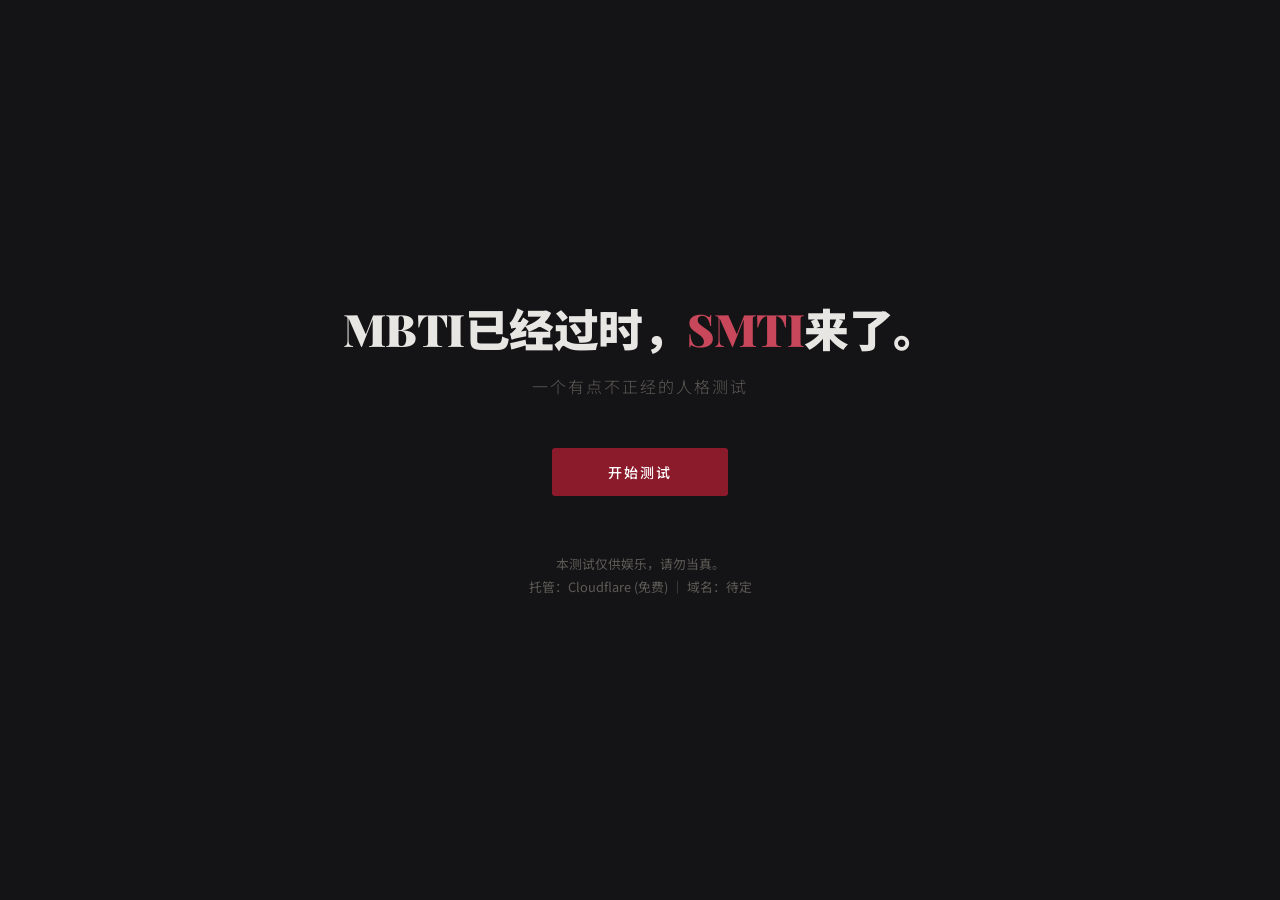
==== index.html @ c9b30e3c "SMTI v1.0 - 27种人格测试完整版" ====
<!DOCTYPE html>
<html lang="zh-CN">
<head>
  <meta charset="UTF-8">
  <meta name="viewport" content="width=device-width, initial-scale=1.0">
  <title>SMTI 人格测试</title>
  <meta name="description" content="MBTI已经过时，SMTI来了。一个有点不正经的人格测试。">
  <meta name="keywords" content="SMTI,人格测试,SM,MBTI,性格测试,娱乐测试">
  <meta property="og:title" content="SMTI 人格测试">
  <meta property="og:description" content="MBTI已经过时，SMTI来了。来看看你是什么类型？">
  <meta property="og:type" content="website">
  <link rel="stylesheet" href="css/style.css">
</head>
<body>

  <!-- ========== 首页 ========== -->
  <section id="page-landing" class="page active">
    <div class="card landing-card">
      <h1 class="landing-title">MBTI已经过时，<span class="highlight">SMTI</span>来了。</h1>
      <p class="landing-subtitle">一个有点不正经的人格测试</p>
      <button id="btn-start" class="btn btn-primary" onclick="startQuiz()">
        开始测试
      </button>
      <div class="landing-footer">
        <p>本测试仅供娱乐，请勿当真。</p>
        <p>托管：Cloudflare (免费) ｜ 域名：待定</p>
      </div>
    </div>
  </section>

  <!-- ========== 答题页 ========== -->
  <section id="page-quiz" class="page">
    <!-- 固定进度条 -->
    <div class="progress-bar-container">
      <div class="progress-bar">
        <div id="progress-fill" class="progress-fill"></div>
      </div>
      <span id="progress-text" class="progress-text">0 / 31</span>
    </div>

    <!-- 题目容器 -->
    <div id="quiz-container" class="quiz-container">
      <!-- 题目卡片由 JS 动态生成 -->
    </div>

    <!-- 底部操作 -->
    <div class="quiz-footer">
      <span id="quiz-footer-hint" class="quiz-footer-hint">请完成所有题目后提交</span>
      <div class="quiz-footer-buttons">
        <button class="btn btn-secondary" onclick="goHome()">返回首页</button>
        <button id="btn-submit" class="btn btn-primary" disabled onclick="submitQuiz()">
          提交并查看结果
        </button>
      </div>
    </div>
  </section>

  <!-- ========== 结果页 ========== -->
  <section id="page-result" class="page">
    <div class="card result-card">
      <!-- 人格图片 -->
      <div id="result-image-container" class="result-image-container">
        <img id="result-image" src="" alt="人格图片" class="result-image">
      </div>

      <!-- 人格标题 -->
      <div class="result-header">
        <h1 id="result-code" class="result-code">????</h1>
        <h2 id="result-name" class="result-name">未知人格</h2>
        <p id="result-subtitle" class="result-subtitle"></p>
        <div id="result-rarity" class="result-rarity">
          <span class="rarity-congrats">🎊 恭喜解锁稀有人格</span>
          <span class="rarity-value">仅有 <strong id="rarity-percent">?%</strong> 的测试者属于该类型</span>
        </div>
        <div class="result-match">
          匹配度：<span id="result-match-value" class="result-match-value">0%</span>
        </div>
      </div>

      <!-- 人格解读 -->
      <div class="result-section">
        <h3>该人格的简单解读</h3>
        <div id="result-description" class="result-description"></div>
      </div>

      <!-- 15维度评分 -->
      <div class="result-section">
        <h3>十五维度评分</h3>
        <div id="result-dimensions" class="result-dimensions">
          <!-- 维度评分由 JS 动态生成 -->
        </div>
      </div>

      <!-- 友情提示 -->
      <div class="result-section result-disclaimer">
        <h3>友情提示</h3>
        <p>本测试仅供娱乐，别拿它当诊断、面试、相亲、分手、招魂、算命或人生判决书。</p>
        <p>请以轻松的心态对待结果，如有冒犯非常抱歉！</p>
      </div>

      <!-- 操作按钮 -->
      <div class="result-actions">
        <button class="btn btn-secondary" onclick="goHome()">回到首页</button>
        <button class="btn btn-primary" onclick="retakeQuiz()">重新测试</button>
      </div>
    </div>
  </section>

  <!-- ========== 弹窗广告 ========== -->
  <div id="ad-overlay" class="ad-overlay hidden">
    <div class="ad-modal">
      <button class="ad-close" onclick="closeAd()">&times;</button>
      <div class="ad-content">
        <p class="ad-label">广告</p>
        <!-- 广告内容区域 - 后续接入 AdSense -->
        <div id="ad-slot" class="ad-slot">
          <p>广告位</p>
          <p class="ad-placeholder-text">此处将展示广告内容</p>
        </div>
      </div>
    </div>
  </div>

  <!-- JS 模块 -->
  <script src="js/data/questions.js"></script>
  <script src="js/data/dimensions.js"></script>
  <script src="js/data/p_dom.js"></script>
  <script src="js/data/p_switch.js"></script>
  <script src="js/data/p_sub.js"></script>
  <script src="js/data/personalities.js"></script>
  <script src="js/calculator.js"></script>
  <script src="js/quiz.js"></script>
  <script src="js/result.js"></script>
  <script src="js/app.js"></script>
</body>
</html>
---- css/style.css ----
/* ============================================
   SMTI 人格测试 — 全局样式 v2
   风格：克制、严肃、深灰+酒红点缀（正经反差感）
   ============================================ */
@import url('https://fonts.googleapis.com/css2?family=Noto+Sans+SC:wght@300;400;500;700;900&family=Playfair+Display:wght@700;900&display=swap');

/* ---------- Reset & Base ---------- */
*, *::before, *::after {
  margin: 0;
  padding: 0;
  box-sizing: border-box;
}

:root {
  /* 主色调 - 酒红点缀 */
  --color-primary: #8B1A2B;
  --color-primary-dark: #5C0E1B;
  --color-primary-light: #B8344A;

  /* 背景 - 更克制的深灰 */
  --bg-body: #141416;
  --bg-surface: #1c1c20;
  --bg-elevated: #232328;

  /* 卡片 */
  --card-bg: #1c1c20;
  --card-border: #2a2a30;
  --card-shadow: 0 4px 24px rgba(0, 0, 0, 0.3);

  /* 文字 - 更中性 */
  --text-primary: #e8e6e3;
  --text-secondary: #9e9a95;
  --text-muted: #5e5b56;
  --text-accent: #c9475b;

  /* 选项 */
  --option-bg: #1f1f24;
  --option-border: #2a2a30;
  --option-hover-bg: #26232a;
  --option-hover-border: #3a3540;
  --option-selected-bg: rgba(139, 26, 43, 0.12);
  --option-selected-border: var(--color-primary);

  /* 进度条 */
  --progress-bg: #2a2a30;
  --progress-fill: linear-gradient(90deg, var(--color-primary), var(--color-primary-light));

  /* 按钮 */
  --btn-primary-bg: var(--color-primary);
  --btn-primary-hover: var(--color-primary-light);

  /* 维度评分 */
  --dim-low: #5e5b56;
  --dim-mid: #b8923e;
  --dim-high: #c9475b;

  /* 动画 */
  --transition-fast: 0.15s ease;
  --transition-normal: 0.25s ease;

  /* 尺寸 */
  --content-max-width: 680px;
  --card-radius: 4px;
  --card-padding: 32px;
}

html {
  scroll-behavior: smooth;
}

body {
  font-family: 'Noto Sans SC', -apple-system, BlinkMacSystemFont, 'Segoe UI', sans-serif;
  background: var(--bg-body);
  color: var(--text-primary);
  min-height: 100vh;
  line-height: 1.75;
  -webkit-font-smoothing: antialiased;
}

/* ---------- Page System ---------- */
.page {
  display: none;
  min-height: 100vh;
  padding: 48px 20px;
  animation: fadeIn 0.4s ease;
}

.page.active {
  display: flex;
  flex-direction: column;
  align-items: center;
}

@keyframes fadeIn {
  from { opacity: 0; transform: translateY(8px); }
  to   { opacity: 1; transform: translateY(0); }
}

/* ---------- Card ---------- */
.card {
  background: var(--card-bg);
  border: 1px solid var(--card-border);
  border-radius: var(--card-radius);
  box-shadow: var(--card-shadow);
  padding: var(--card-padding);
  max-width: var(--content-max-width);
  width: 100%;
}

/* ---------- Buttons ---------- */
.btn {
  padding: 11px 28px;
  border-radius: 3px;
  font-size: 14px;
  font-weight: 500;
  cursor: pointer;
  transition: all var(--transition-normal);
  border: none;
  font-family: inherit;
  letter-spacing: 0.3px;
  text-transform: uppercase;
}

.btn-primary {
  background: var(--btn-primary-bg);
  color: #fff;
}

.btn-primary:hover:not(:disabled) {
  background: var(--btn-primary-hover);
}

.btn-primary:disabled {
  opacity: 0.35;
  cursor: not-allowed;
}

.btn-secondary {
  background: transparent;
  color: var(--text-secondary);
  border: 1px solid var(--card-border);
}

.btn-secondary:hover {
  color: var(--text-primary);
  border-color: var(--text-secondary);
}

/* ========================================
   首页 Landing
   ======================================== */
#page-landing {
  justify-content: center;
  min-height: 100vh;
}

.landing-card {
  text-align: center;
  padding: 72px 48px;
  border: none;
  background: transparent;
  box-shadow: none;
  max-width: 800px;
}

.landing-title {
  font-family: 'Playfair Display', 'Noto Sans SC', serif;
  font-size: 2.8rem;
  font-weight: 900;
  margin-bottom: 16px;
  line-height: 1.2;
  letter-spacing: -0.5px;
  color: var(--text-primary);
}

.landing-title .highlight {
  color: var(--text-accent);
}

.landing-subtitle {
  font-size: 1rem;
  color: var(--text-muted);
  margin-bottom: 48px;
  font-weight: 300;
  letter-spacing: 2px;
}

#btn-start {
  font-size: 14px;
  padding: 14px 56px;
  letter-spacing: 2px;
}

.landing-footer {
  margin-top: 56px;
  font-size: 0.8rem;
  color: var(--text-muted);
  line-height: 1.8;
}

/* ========================================
   答题页 Quiz
   ======================================== */

/* --- 进度条 --- */
.progress-bar-container {
  position: sticky;
  top: 0;
  z-index: 100;
  width: 100%;
  max-width: var(--content-max-width);
  display: flex;
  align-items: center;
  gap: 12px;
  padding: 16px 0;
  background: linear-gradient(180deg, var(--bg-body) 0%, var(--bg-body) 70%, transparent 100%);
}

.progress-bar {
  flex: 1;
  height: 3px;
  background: var(--progress-bg);
  border-radius: 2px;
  overflow: hidden;
}

.progress-fill {
  height: 100%;
  width: 0%;
  background: var(--progress-fill);
  border-radius: 2px;
  transition: width var(--transition-normal);
}

.progress-text {
  font-size: 0.8rem;
  color: var(--text-muted);
  white-space: nowrap;
  min-width: 48px;
  text-align: right;
  font-variant-numeric: tabular-nums;
}

/* --- 题目容器 --- */
.quiz-container {
  max-width: var(--content-max-width);
  width: 100%;
  display: flex;
  flex-direction: column;
  gap: 20px;
  padding-bottom: 24px;
}

/* --- 题目卡片 --- */
.question-card {
  background: var(--card-bg);
  border: 1px solid var(--card-border);
  border-radius: var(--card-radius);
  padding: 24px 28px;
  transition: border-color var(--transition-normal);
}

.question-card:hover {
  border-color: #3a3a42;
}

.question-header {
  display: flex;
  justify-content: space-between;
  align-items: center;
  margin-bottom: 14px;
}

.question-number {
  display: inline-block;
  background: var(--bg-elevated);
  color: var(--text-accent);
  font-size: 0.72rem;
  font-weight: 700;
  padding: 3px 10px;
  border-radius: 2px;
  letter-spacing: 1px;
  text-transform: uppercase;
}

.question-dimension {
  font-size: 0.72rem;
  color: var(--text-muted);
  letter-spacing: 0.5px;
}

.question-text {
  font-size: 1rem;
  font-weight: 500;
  margin-bottom: 18px;
  line-height: 1.7;
}

/* --- 选项 --- */
.options-group {
  display: flex;
  flex-direction: column;
  gap: 8px;
}

.option-item {
  display: flex;
  align-items: center;
  gap: 12px;
  padding: 13px 16px;
  background: var(--option-bg);
  border: 1px solid var(--option-border);
  border-radius: 3px;
  cursor: pointer;
  transition: all var(--transition-fast);
  user-select: none;
}

.option-item:hover {
  background: var(--option-hover-bg);
  border-color: var(--option-hover-border);
}

.option-item.selected {
  background: var(--option-selected-bg);
  border-color: var(--option-selected-border);
}

.option-radio {
  width: 16px;
  height: 16px;
  border-radius: 50%;
  border: 2px solid var(--text-muted);
  flex-shrink: 0;
  transition: all var(--transition-fast);
  position: relative;
}

.option-item.selected .option-radio {
  border-color: var(--color-primary-light);
}

.option-item.selected .option-radio::after {
  content: '';
  position: absolute;
  top: 3px;
  left: 3px;
  width: 6px;
  height: 6px;
  border-radius: 50%;
  background: var(--color-primary-light);
}

.option-label {
  font-weight: 600;
  color: var(--text-accent);
  flex-shrink: 0;
  min-width: 16px;
  font-size: 0.85rem;
}

.option-text {
  font-size: 0.9rem;
  color: var(--text-primary);
}

/* --- 底部操作 --- */
.quiz-footer {
  max-width: var(--content-max-width);
  width: 100%;
  display: flex;
  justify-content: space-between;
  align-items: center;
  padding: 24px 0 40px;
  flex-wrap: wrap;
  gap: 16px;
}

.quiz-footer-hint {
  font-size: 0.85rem;
  color: var(--text-muted);
}

.quiz-footer-buttons {
  display: flex;
  gap: 12px;
}

/* ========================================
   结果页 Result
   ======================================== */
.result-card {
  padding: 48px 40px;
  max-width: 720px;
}

/* --- 人格图片 --- */
.result-image-container {
  text-align: center;
  margin-bottom: 32px;
}

.result-image {
  max-width: 480px;
  width: 100%;
  border-radius: 16px;
  border: 1px solid var(--card-border);
}

/* --- 人格标题区 --- */
.result-header {
  text-align: center;
  margin-bottom: 40px;
  padding-bottom: 32px;
  border-bottom: 1px solid var(--card-border);
}

.result-code {
  font-family: 'Playfair Display', serif;
  font-size: 3.2rem;
  font-weight: 900;
  color: var(--text-accent);
  letter-spacing: 8px;
  margin-bottom: 4px;
}

.result-name {
  font-size: 1.4rem;
  font-weight: 700;
  color: var(--text-primary);
  margin-bottom: 6px;
}

.result-subtitle {
  font-size: 0.95rem;
  color: var(--text-muted);
  font-weight: 300;
  font-style: italic;
  letter-spacing: 1px;
}

.result-rarity {
  display: flex;
  flex-direction: column;
  align-items: center;
  gap: 4px;
  margin-top: 20px;
  padding: 14px 24px;
  background: rgba(139, 26, 43, 0.08);
  border: 1px solid rgba(139, 26, 43, 0.2);
  border-radius: 3px;
}

.rarity-congrats {
  font-size: 0.85rem;
  font-weight: 600;
  color: var(--text-accent);
  letter-spacing: 0.5px;
}

.rarity-value {
  font-size: 0.78rem;
  color: var(--text-secondary);
}

.rarity-value strong {
  color: var(--text-accent);
  font-weight: 700;
}

.result-match {
  margin-top: 16px;
  font-size: 0.85rem;
  color: var(--text-secondary);
  letter-spacing: 0.5px;
}

.result-match-value {
  font-weight: 700;
  color: var(--text-accent);
  font-size: 1rem;
}

/* --- 内容区块 --- */
.result-section {
  margin-bottom: 36px;
}

.result-section h3 {
  font-size: 0.8rem;
  font-weight: 700;
  color: var(--text-muted);
  margin-bottom: 16px;
  padding-bottom: 8px;
  border-bottom: 1px solid var(--card-border);
  letter-spacing: 2px;
  text-transform: uppercase;
}

.result-description {
  font-size: 0.92rem;
  color: var(--text-secondary);
  line-height: 1.9;
}

.result-description p {
  margin-bottom: 16px;
}

.result-description p:last-child {
  margin-bottom: 0;
  padding-top: 8px;
  border-top: 1px solid var(--card-border);
  font-size: 0.85rem;
  color: var(--text-muted);
}

/* --- 维度评分 --- */
.result-dimensions {
  display: flex;
  flex-direction: column;
  gap: 8px;
}

.dimension-group-header {
  font-size: 0.72rem !important;
  font-weight: 700 !important;
  color: var(--text-muted) !important;
  padding: 12px 0 4px !important;
  margin-top: 4px !important;
  letter-spacing: 2px !important;
  text-transform: uppercase !important;
  opacity: 1 !important;
}

.dimension-item {
  display: flex;
  align-items: center;
  gap: 10px;
  padding: 8px 12px;
  background: var(--option-bg);
  border-radius: 3px;
  border: 1px solid var(--card-border);
}

.dimension-name {
  flex: 0 0 100px;
  font-size: 0.8rem;
  font-weight: 500;
  color: var(--text-primary);
}

.dimension-bar-container {
  flex: 1;
  height: 4px;
  background: var(--progress-bg);
  border-radius: 2px;
  overflow: hidden;
}

.dimension-bar {
  height: 100%;
  border-radius: 2px;
  transition: width 0.6s ease;
}

.dimension-bar.level-L { width: 25%; background: var(--dim-low); }
.dimension-bar.level-M { width: 55%; background: var(--dim-mid); }
.dimension-bar.level-H { width: 90%; background: var(--dim-high); }

.dimension-level {
  flex: 0 0 24px;
  font-size: 0.75rem;
  font-weight: 700;
  text-align: center;
  font-variant-numeric: tabular-nums;
}

.dimension-level.level-L { color: var(--dim-low); }
.dimension-level.level-M { color: var(--dim-mid); }
.dimension-level.level-H { color: var(--dim-high); }

.dimension-comment {
  flex: 0 0 160px;
  font-size: 0.75rem;
  color: var(--text-muted);
  overflow: hidden;
  text-overflow: ellipsis;
  white-space: nowrap;
}

/* --- 免责声明 --- */
.result-disclaimer {
  background: var(--option-bg);
  border-radius: 3px;
  padding: 20px 24px;
  border: 1px solid var(--card-border);
}

.result-disclaimer h3 {
  border-bottom: none;
  margin-bottom: 8px;
  padding-bottom: 0;
}

.result-disclaimer p {
  font-size: 0.82rem;
  color: var(--text-muted);
  line-height: 1.7;
}

.result-actions {
  display: flex;
  justify-content: center;
  gap: 12px;
  padding-top: 8px;
}

/* ========================================
   弹窗广告
   ======================================== */
.ad-overlay {
  position: fixed;
  inset: 0;
  background: rgba(0, 0, 0, 0.65);
  z-index: 9999;
  display: flex;
  justify-content: center;
  align-items: center;
  animation: fadeIn 0.2s ease;
}

.ad-overlay.hidden {
  display: none;
}

.ad-modal {
  background: var(--bg-surface);
  border: 1px solid var(--card-border);
  border-radius: 4px;
  padding: 24px;
  min-width: 320px;
  max-width: 480px;
  position: relative;
  box-shadow: 0 16px 48px rgba(0, 0, 0, 0.5);
}

.ad-close {
  position: absolute;
  top: 12px;
  right: 16px;
  background: none;
  border: none;
  color: var(--text-muted);
  font-size: 22px;
  cursor: pointer;
  line-height: 1;
  transition: color var(--transition-fast);
}

.ad-close:hover {
  color: var(--text-primary);
}

.ad-label {
  font-size: 0.65rem;
  color: var(--text-muted);
  text-transform: uppercase;
  letter-spacing: 2px;
  margin-bottom: 12px;
}

.ad-slot {
  background: var(--option-bg);
  border: 1px dashed var(--card-border);
  border-radius: 3px;
  padding: 40px 20px;
  text-align: center;
  color: var(--text-muted);
  min-height: 250px;
  display: flex;
  flex-direction: column;
  justify-content: center;
  align-items: center;
  gap: 8px;
}

.ad-placeholder-text {
  font-size: 0.75rem;
}

/* ========================================
   响应式
   ======================================== */
@media (max-width: 640px) {
  :root {
    --card-padding: 20px;
    --content-max-width: 100%;
  }

  .landing-title {
    font-size: 1.8rem;
  }

  .landing-card {
    padding: 48px 24px;
  }

  .question-card {
    padding: 18px 16px;
  }

  .result-card {
    padding: 28px 20px;
  }

  .result-code {
    font-size: 2.4rem;
  }

  .dimension-comment {
    display: none;
  }

  .dimension-name {
    flex: 0 0 72px;
    font-size: 0.75rem;
  }

  .quiz-footer {
    flex-direction: column;
    align-items: stretch;
    text-align: center;
  }

  .quiz-footer-buttons {
    justify-content: center;
  }
}

@media (max-width: 380px) {
  .landing-title {
    font-size: 1.4rem;
  }

  .btn {
    padding: 10px 20px;
    font-size: 13px;
  }
}
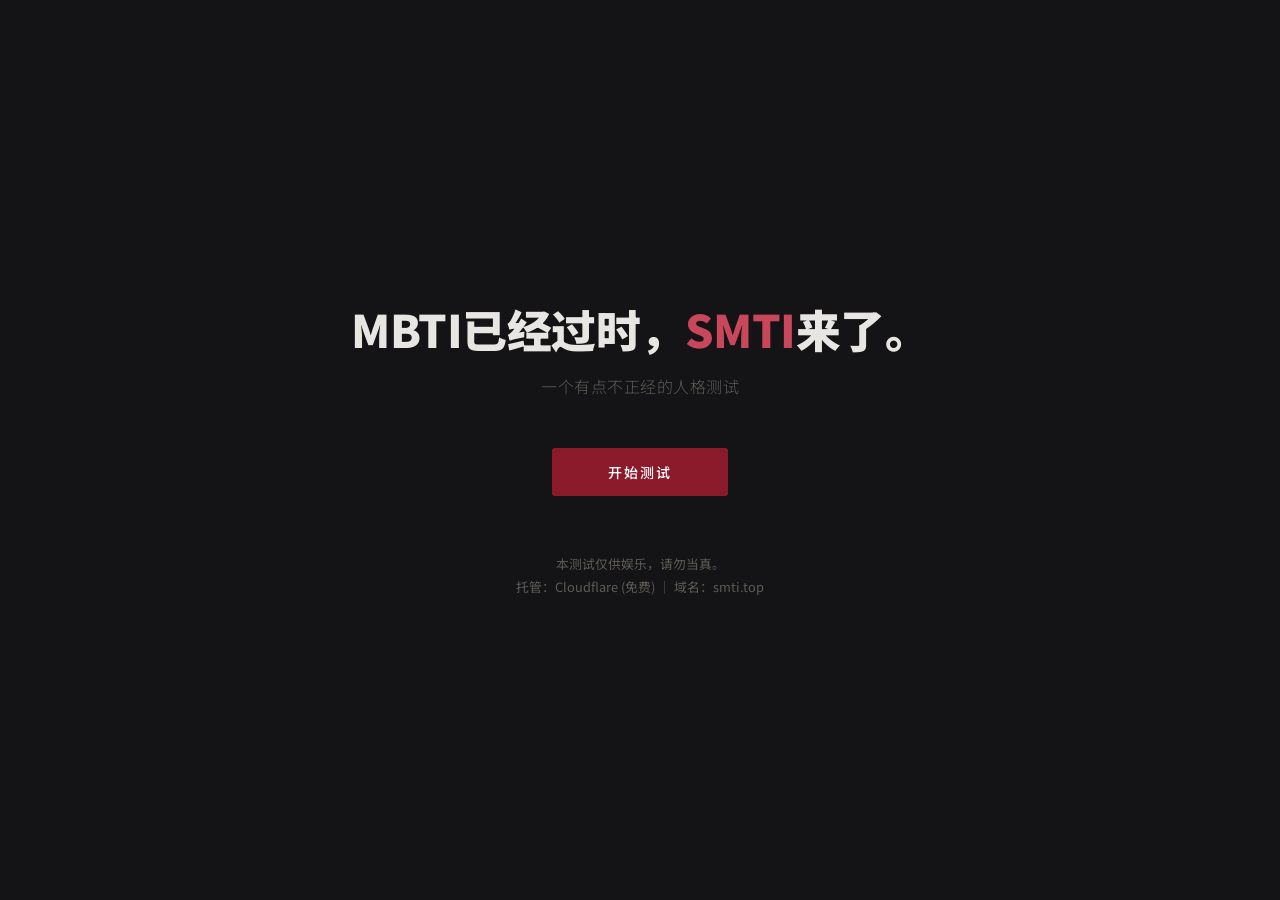
==== commit 7cda29d3: "update: descriptions, layout, font, domain" ====
--- a/index.html
+++ b/index.html
@@ -23,7 +23,7 @@
       </button>
       <div class="landing-footer">
         <p>本测试仅供娱乐，请勿当真。</p>
-        <p>托管：Cloudflare (免费) ｜ 域名：待定</p>
+        <p>托管：Cloudflare (免费) ｜ 域名：smti.top</p>
       </div>
     </div>
   </section>
@@ -58,16 +58,24 @@
   <!-- ========== 结果页 ========== -->
   <section id="page-result" class="page">
     <div class="card result-card">
+      <!-- 顶部引导语 -->
+      <p class="result-label">你的SM人格是：</p>
+
+      <!-- 中文名 + 字母代码 -->
+      <div class="result-title-group">
+        <h2 id="result-name" class="result-name">未知人格</h2>
+        <h1 id="result-code" class="result-code">????</h1>
+      </div>
+
       <!-- 人格图片 -->
       <div id="result-image-container" class="result-image-container">
         <img id="result-image" src="" alt="人格图片" class="result-image">
       </div>
 
-      <!-- 人格标题 -->
+      <!-- 副标题 + 定位说明 -->
       <div class="result-header">
-        <h1 id="result-code" class="result-code">????</h1>
-        <h2 id="result-name" class="result-name">未知人格</h2>
         <p id="result-subtitle" class="result-subtitle"></p>
+        <p id="result-tagline" class="result-tagline"></p>
         <div id="result-rarity" class="result-rarity">
           <span class="rarity-congrats">🎊 恭喜解锁稀有人格</span>
           <span class="rarity-value">仅有 <strong id="rarity-percent">?%</strong> 的测试者属于该类型</span>
@@ -79,7 +87,7 @@
 
       <!-- 人格解读 -->
       <div class="result-section">
-        <h3>该人格的简单解读</h3>
+        <h3>你是这样的人 👀</h3>
         <div id="result-description" class="result-description"></div>
       </div>
 
--- a/css/style.css
+++ b/css/style.css
@@ -5,7 +5,9 @@
 @import url('https://fonts.googleapis.com/css2?family=Noto+Sans+SC:wght@300;400;500;700;900&family=Playfair+Display:wght@700;900&display=swap');
 
 /* ---------- Reset & Base ---------- */
-*, *::before, *::after {
+*,
+*::before,
+*::after {
   margin: 0;
   padding: 0;
   box-sizing: border-box;
@@ -92,8 +94,15 @@
 }
 
 @keyframes fadeIn {
-  from { opacity: 0; transform: translateY(8px); }
-  to   { opacity: 1; transform: translateY(0); }
+  from {
+    opacity: 0;
+    transform: translateY(8px);
+  }
+
+  to {
+    opacity: 1;
+    transform: translateY(0);
+  }
 }
 
 /* ---------- Card ---------- */
@@ -164,7 +173,7 @@
 }
 
 .landing-title {
-  font-family: 'Playfair Display', 'Noto Sans SC', serif;
+  font-family: 'Inter', 'Noto Sans SC', 'Helvetica Neue', Arial, sans-serif;
   font-size: 2.8rem;
   font-weight: 900;
   margin-bottom: 16px;
@@ -182,7 +191,7 @@
   color: var(--text-muted);
   margin-bottom: 48px;
   font-weight: 300;
-  letter-spacing: 2px;
+  letter-spacing: 0.5px;
 }
 
 #btn-start {
@@ -394,10 +403,25 @@
   max-width: 720px;
 }
 
+/* --- 顶部引导语 --- */
+.result-label {
+  text-align: center;
+  font-size: 0.85rem;
+  color: var(--text-muted);
+  letter-spacing: 1px;
+  margin-bottom: 8px;
+}
+
+/* --- 中文名 + 字母代码 --- */
+.result-title-group {
+  text-align: center;
+  margin-bottom: 16px;
+}
+
 /* --- 人格图片 --- */
 .result-image-container {
   text-align: center;
-  margin-bottom: 32px;
+  margin-bottom: 24px;
 }
 
 .result-image {
@@ -407,7 +431,7 @@
   border: 1px solid var(--card-border);
 }
 
-/* --- 人格标题区 --- */
+/* --- 副标题 + 定位区 --- */
 .result-header {
   text-align: center;
   margin-bottom: 40px;
@@ -415,28 +439,37 @@
   border-bottom: 1px solid var(--card-border);
 }
 
+.result-name {
+  font-size: 2.4rem;
+  font-weight: 900;
+  color: var(--text-primary);
+  margin-bottom: 2px;
+  letter-spacing: 4px;
+}
+
 .result-code {
-  font-family: 'Playfair Display', serif;
+  font-family: 'Inter', 'Helvetica Neue', Arial, sans-serif;
   font-size: 3.2rem;
-  font-weight: 900;
+  font-weight: 800;
   color: var(--text-accent);
   letter-spacing: 8px;
-  margin-bottom: 4px;
-}
-
-.result-name {
+  margin-bottom: 12px;
+  opacity: 0.85;
+}
+
+.result-subtitle {
   font-size: 1.4rem;
-  font-weight: 700;
-  color: var(--text-primary);
-  margin-bottom: 6px;
-}
-
-.result-subtitle {
-  font-size: 0.95rem;
+  color: var(--text-secondary);
+  font-weight: 600;
+  margin-bottom: 8px;
+}
+
+.result-tagline {
+  font-size: 1.1rem;
   color: var(--text-muted);
   font-weight: 300;
   font-style: italic;
-  letter-spacing: 1px;
+  letter-spacing: 0.5px;
 }
 
 .result-rarity {
@@ -564,9 +597,20 @@
   transition: width 0.6s ease;
 }
 
-.dimension-bar.level-L { width: 25%; background: var(--dim-low); }
-.dimension-bar.level-M { width: 55%; background: var(--dim-mid); }
-.dimension-bar.level-H { width: 90%; background: var(--dim-high); }
+.dimension-bar.level-L {
+  width: 25%;
+  background: var(--dim-low);
+}
+
+.dimension-bar.level-M {
+  width: 55%;
+  background: var(--dim-mid);
+}
+
+.dimension-bar.level-H {
+  width: 90%;
+  background: var(--dim-high);
+}
 
 .dimension-level {
   flex: 0 0 24px;
@@ -576,9 +620,17 @@
   font-variant-numeric: tabular-nums;
 }
 
-.dimension-level.level-L { color: var(--dim-low); }
-.dimension-level.level-M { color: var(--dim-mid); }
-.dimension-level.level-H { color: var(--dim-high); }
+.dimension-level.level-L {
+  color: var(--dim-low);
+}
+
+.dimension-level.level-M {
+  color: var(--dim-mid);
+}
+
+.dimension-level.level-H {
+  color: var(--dim-high);
+}
 
 .dimension-comment {
   flex: 0 0 160px;
@@ -747,4 +799,4 @@
     padding: 10px 20px;
     font-size: 13px;
   }
-}
+}
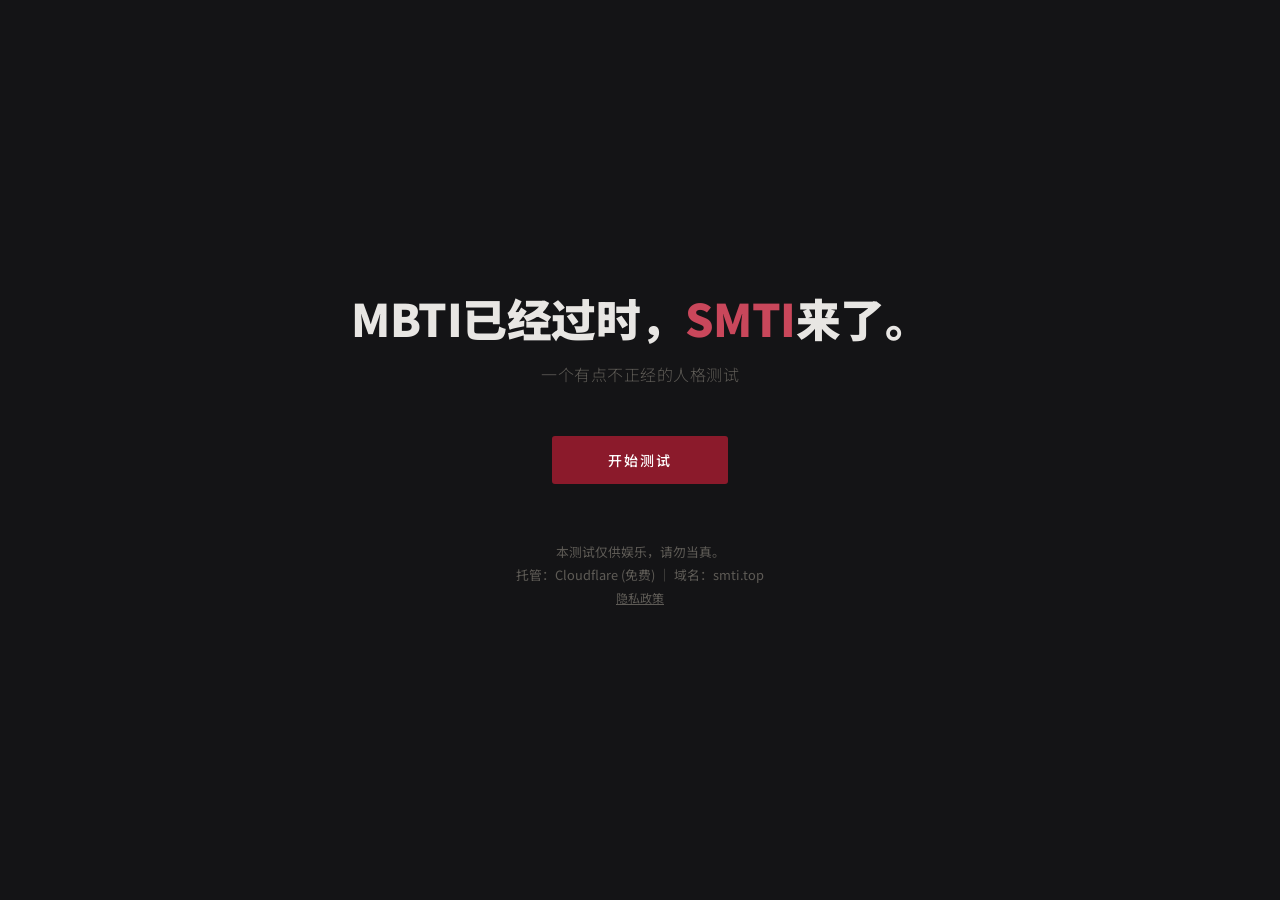
==== commit 254a63c5: "add: privacy policy page, analytics placeholder" ====
--- a/index.html
+++ b/index.html
@@ -10,6 +10,9 @@
   <meta property="og:description" content="MBTI已经过时，SMTI来了。来看看你是什么类型？">
   <meta property="og:type" content="website">
   <link rel="stylesheet" href="css/style.css">
+  <!-- Cloudflare Web Analytics (免费，无Cookie，隐私友好) -->
+  <!-- 需要在 Cloudflare Dashboard 开启 Web Analytics 并获取 beacon token -->
+  <!-- <script defer src='https://static.cloudflareinsights.com/beacon.min.js' data-cf-beacon='{"token": "你的TOKEN"}'></script> -->
 </head>
 <body>
 
@@ -24,6 +27,7 @@
       <div class="landing-footer">
         <p>本测试仅供娱乐，请勿当真。</p>
         <p>托管：Cloudflare (免费) ｜ 域名：smti.top</p>
+        <p><a href="privacy.html" style="color: var(--text-muted); font-size: 0.75rem;">隐私政策</a></p>
       </div>
     </div>
   </section>
